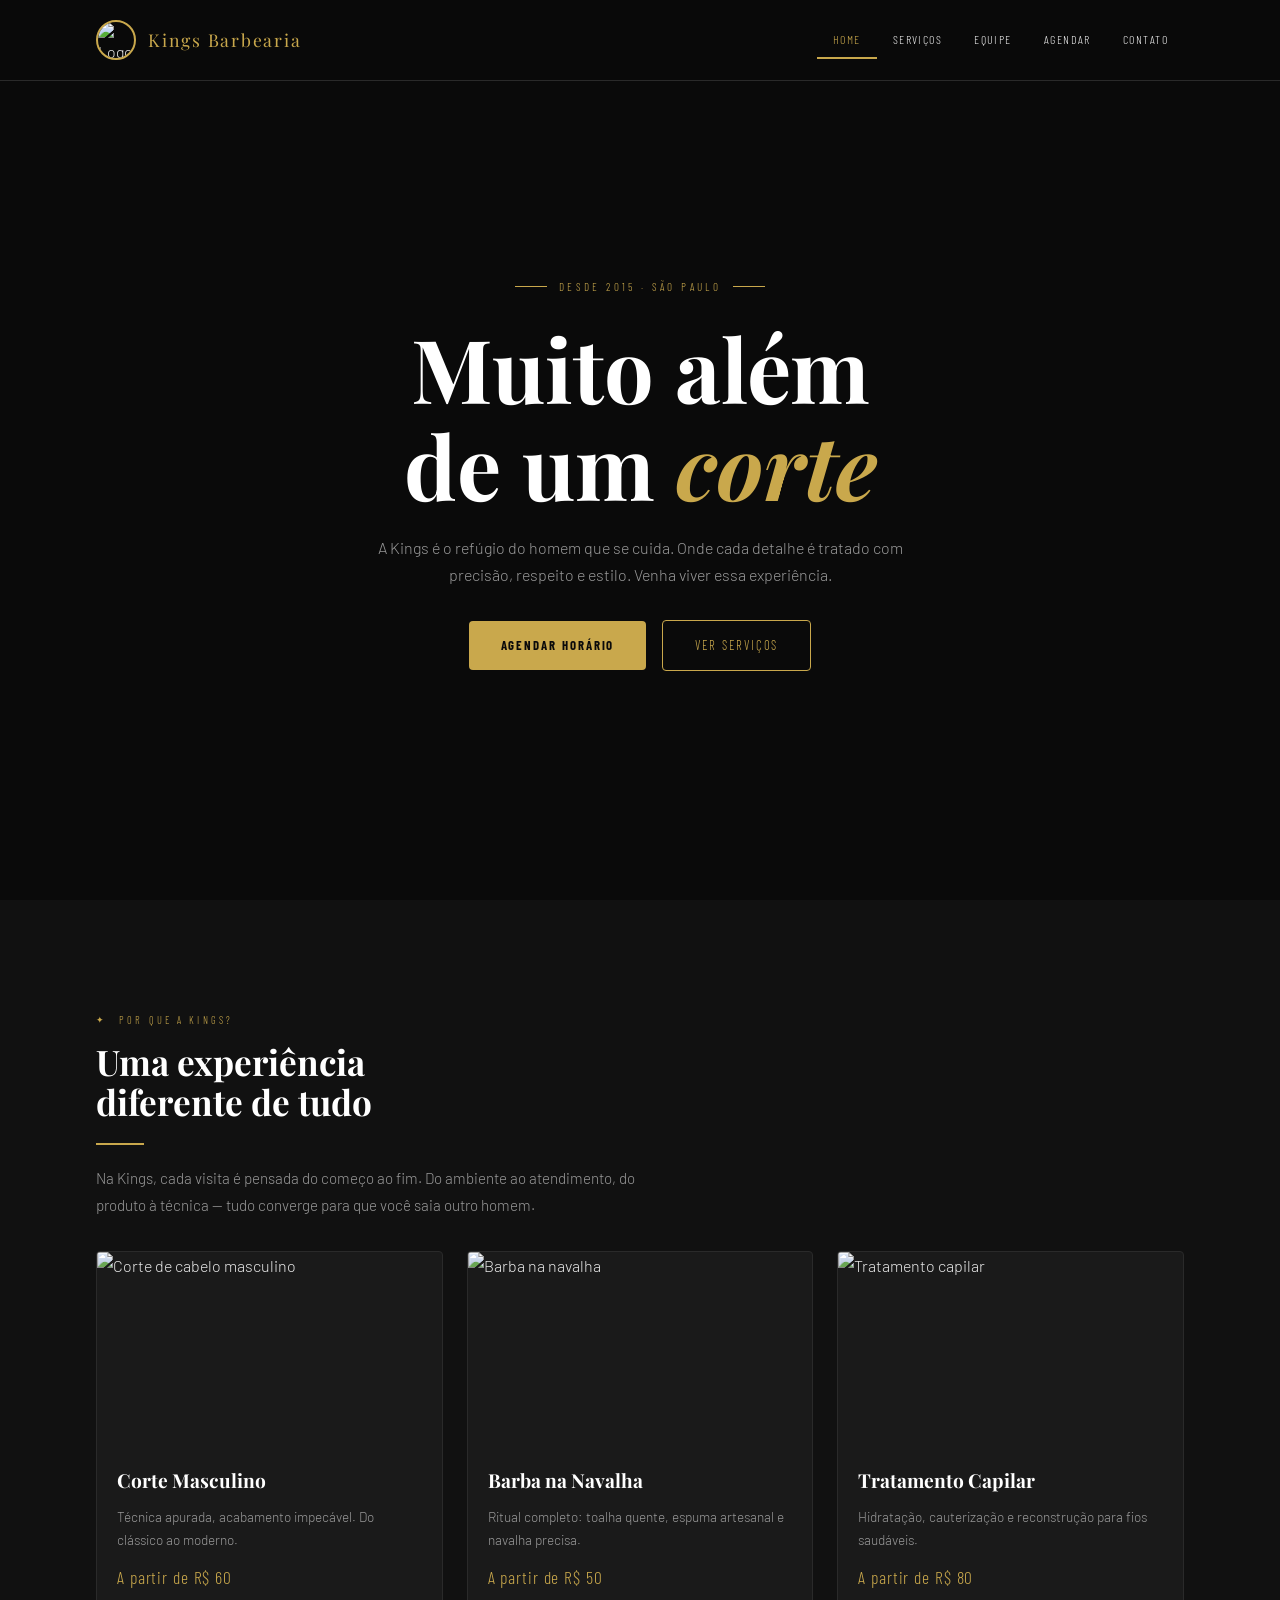
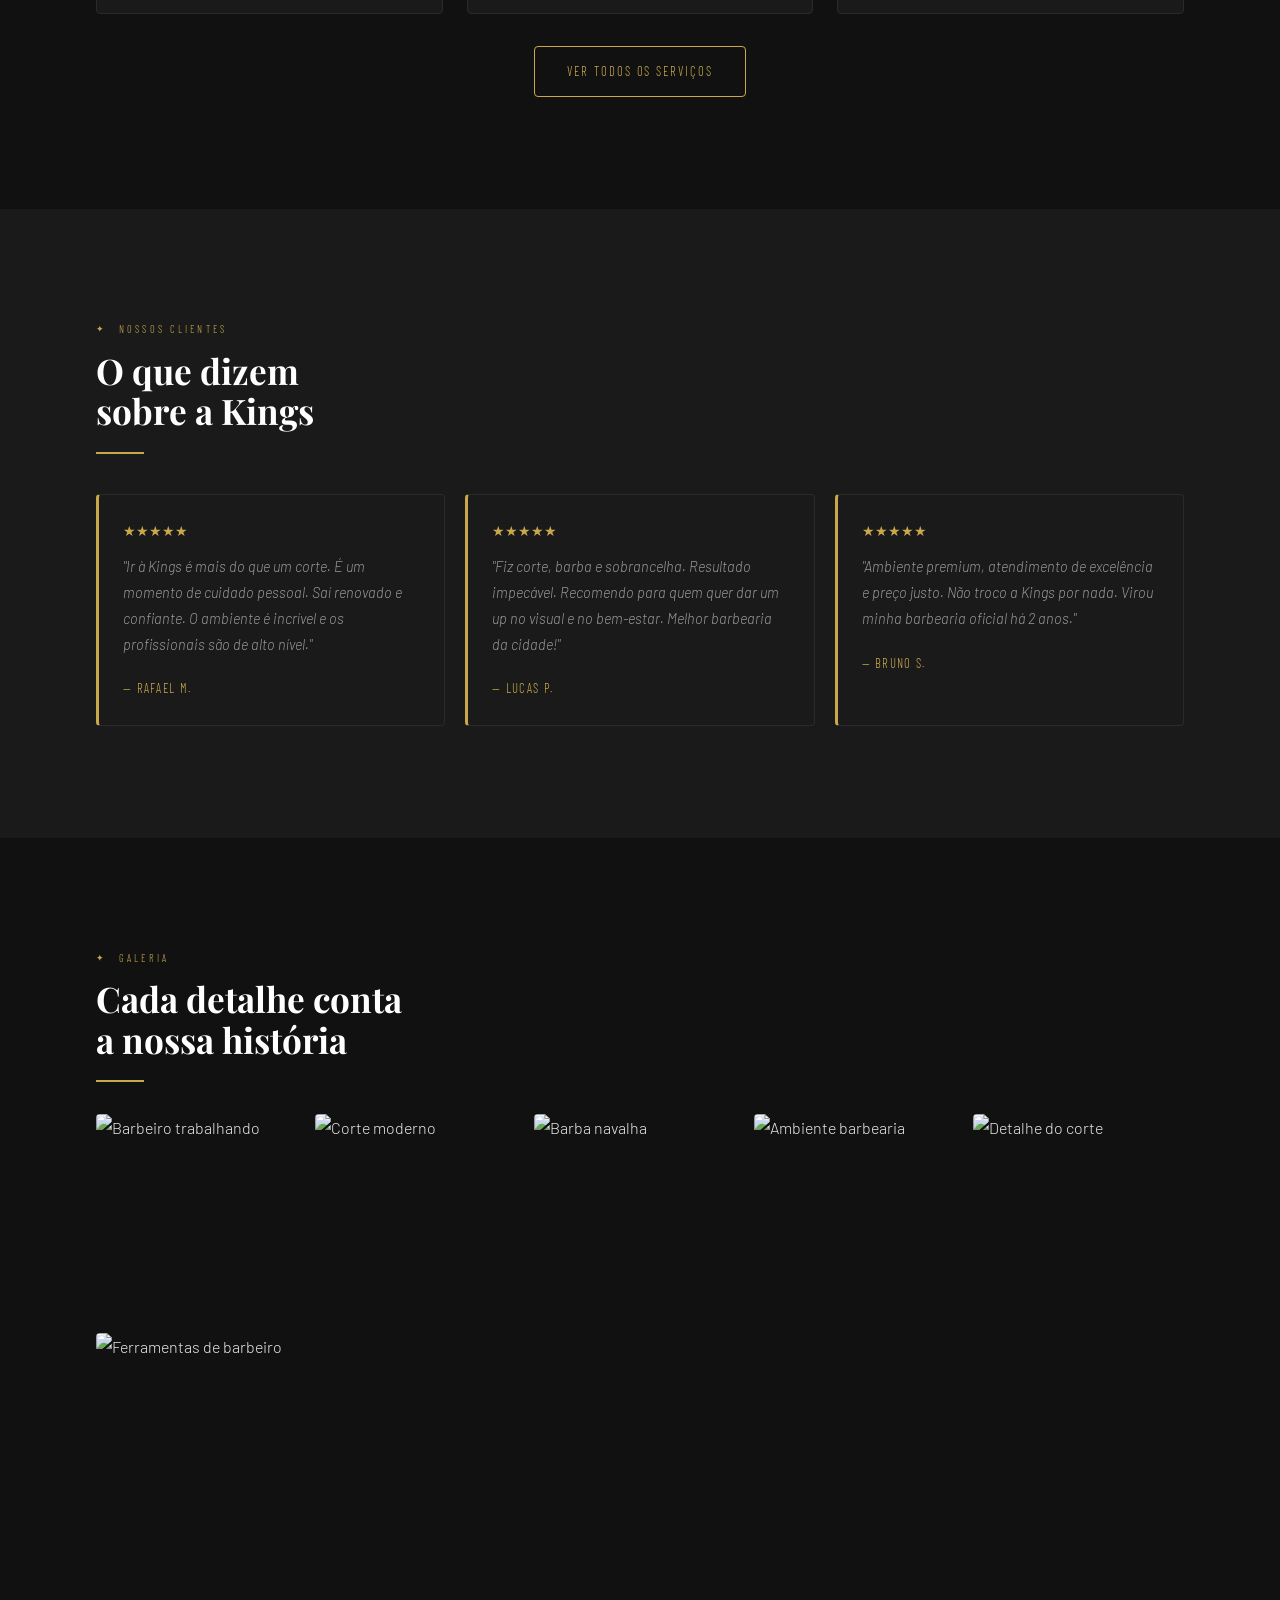
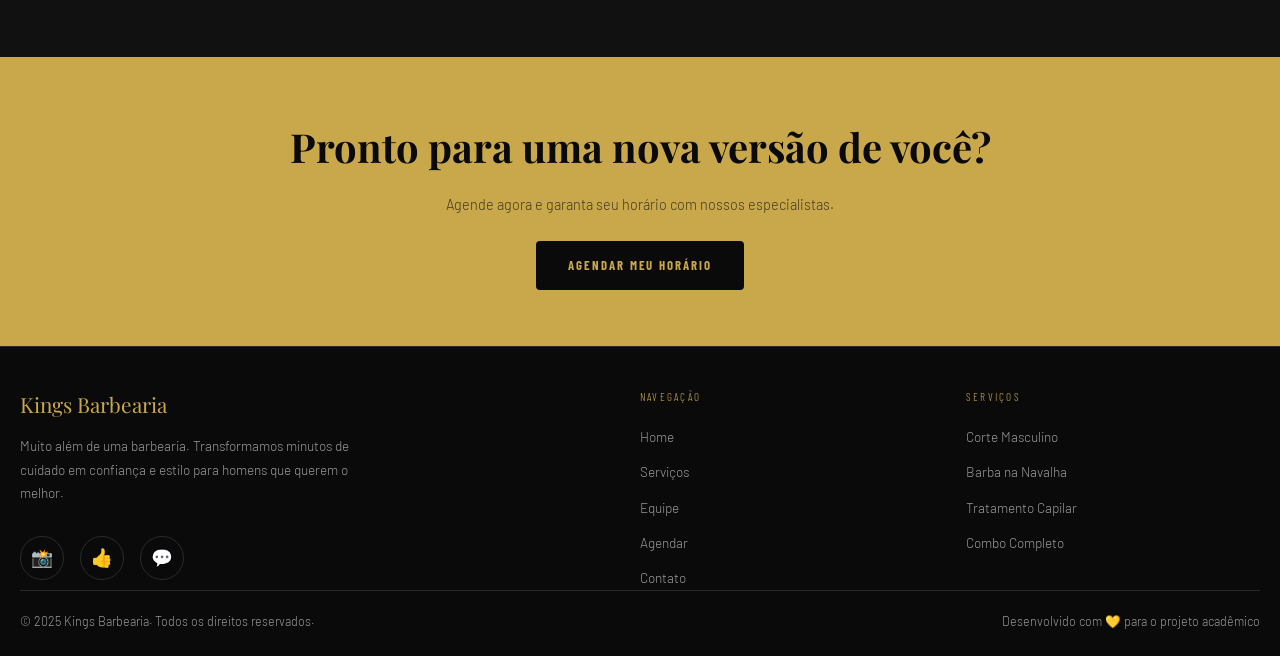
==== index.html @ 27b7e258 "Versão 1.0 Primeira versão da atividade de NP1 do professor Alex" ====
<!DOCTYPE html>
<html lang="pt-BR">
<head>
  <meta charset="UTF-8" />
  <meta name="viewport" content="width=device-width, initial-scale=1.0" />
  <meta name="description" content="Kings Barbearia — Muito além de um corte. Experiência premium em cada visita." />
  <title>Kings Barbearia | Home</title>
  <link rel="stylesheet" href="style.css" />
</head>
<body>
 
  <!-- ===== HEADER ===== -->
  <header class="header">
    <div class="header__inner">
      <a href="index.html" class="logo">
        <img
          src="https://images.unsplash.com/photo-1503951914875-452162b0f3f1?w=80&h=80&fit=crop&crop=face"
          alt="Logo Kings Barbearia"
          class="logo__img"
        />
        <span class="logo__texto">Kings Barbearia</span>
      </a>
 
      <button class="nav-toggle" aria-label="Abrir menu" onclick="toggleMenu()">
        <span></span>
        <span></span>
        <span></span>
      </button>
 
      <nav class="nav" id="nav">
        <ul class="nav__lista">
          <li><a href="index.html" class="ativo">Home</a></li>
          <li><a href="pages/servicos.html">Serviços</a></li>
          <li><a href="pages/equipe.html">Equipe</a></li>
          <li><a href="pages/agendamento.html">Agendar</a></li>
          <li><a href="pages/contato.html">Contato</a></li>
        </ul>
      </nav>
    </div>
  </header>
 
  <!-- ===== HERO ===== -->
  <section class="hero">
    <div class="hero__bg"></div>
    <div class="hero__conteudo">
      <p class="hero__label">Desde 2015 · São Paulo</p>
      <h1 class="hero__titulo">
        Muito além<br />de um <em>corte</em>
      </h1>
      <p class="hero__subtitulo">
        A Kings é o refúgio do homem que se cuida. Onde cada detalhe é tratado com precisão,
        respeito e estilo. Venha viver essa experiência.
      </p>
      <div class="hero__botoes">
        <a href="pages/agendamento.html" class="btn btn--primario">Agendar horário</a>
        <a href="pages/servicos.html" class="btn btn--outline">Ver serviços</a>
      </div>
    </div>
  </section>
 
  <!-- ===== POR QUE A KINGS ===== -->
  <section class="secao secao--escura">
    <p class="secao__label">Por que a Kings?</p>
    <h2 class="secao__titulo">Uma experiência<br />diferente de tudo</h2>
    <div class="divisor"></div>
    <p class="secao__descricao">
      Na Kings, cada visita é pensada do começo ao fim. Do ambiente ao atendimento,
      do produto à técnica — tudo converge para que você saia outro homem.
    </p>
 
    <div class="servicos__grid mt-2">
      <div class="card-servico">
        <img
          src="https://images.unsplash.com/photo-1599351431202-1e0f0137899a?w=600&q=80"
          alt="Corte de cabelo masculino"
          class="card-servico__img"
        />
        <div class="card-servico__corpo">
          <h3 class="card-servico__nome">Corte Masculino</h3>
          <p class="card-servico__descricao">Técnica apurada, acabamento impecável. Do clássico ao moderno.</p>
          <span class="card-servico__preco">A partir de R$ 60</span>
        </div>
      </div>
 
      <div class="card-servico">
        <img
          src="https://images.unsplash.com/photo-1621605815971-fbc98d665033?w=600&q=80"
          alt="Barba na navalha"
          class="card-servico__img"
        />
        <div class="card-servico__corpo">
          <h3 class="card-servico__nome">Barba na Navalha</h3>
          <p class="card-servico__descricao">Ritual completo: toalha quente, espuma artesanal e navalha precisa.</p>
          <span class="card-servico__preco">A partir de R$ 50</span>
        </div>
      </div>
 
      <div class="card-servico">
        <img
          src="https://images.unsplash.com/photo-1592647420148-bfcc177e2117?w=600&q=80"
          alt="Tratamento capilar"
          class="card-servico__img"
        />
        <div class="card-servico__corpo">
          <h3 class="card-servico__nome">Tratamento Capilar</h3>
          <p class="card-servico__descricao">Hidratação, cauterização e reconstrução para fios saudáveis.</p>
          <span class="card-servico__preco">A partir de R$ 80</span>
        </div>
      </div>
    </div>
 
    <div class="centralizado mt-2">
      <a href="pages/servicos.html" class="btn btn--outline">Ver todos os serviços</a>
    </div>
  </section>
 
  <!-- ===== DEPOIMENTOS ===== -->
  <section class="secao secao--media">
    <p class="secao__label">Nossos Clientes</p>
    <h2 class="secao__titulo">O que dizem<br />sobre a Kings</h2>
    <div class="divisor"></div>
 
    <div class="depoimentos__lista">
      <div class="depoimento">
        <p class="estrelas">★★★★★</p>
        <p class="depoimento__texto">
          "Ir à Kings é mais do que um corte. É um momento de cuidado pessoal. Saí renovado e confiante.
          O ambiente é incrível e os profissionais são de alto nível."
        </p>
        <span class="depoimento__autor">— Rafael M.</span>
      </div>
 
      <div class="depoimento">
        <p class="estrelas">★★★★★</p>
        <p class="depoimento__texto">
          "Fiz corte, barba e sobrancelha. Resultado impecável. Recomendo para quem quer
          dar um up no visual e no bem-estar. Melhor barbearia da cidade!"
        </p>
        <span class="depoimento__autor">— Lucas P.</span>
      </div>
 
      <div class="depoimento">
        <p class="estrelas">★★★★★</p>
        <p class="depoimento__texto">
          "Ambiente premium, atendimento de excelência e preço justo. Não troco a Kings
          por nada. Virou minha barbearia oficial há 2 anos."
        </p>
        <span class="depoimento__autor">— Bruno S.</span>
      </div>
    </div>
  </section>
 
  <!-- ===== GALERIA ===== -->
  <section class="secao secao--escura">
    <p class="secao__label">Galeria</p>
    <h2 class="secao__titulo">Cada detalhe conta<br />a nossa história</h2>
    <div class="divisor"></div>
 
    <div class="galeria">
      <div class="galeria__item">
        <img src="https://images.unsplash.com/photo-1503951914875-452162b0f3f1?w=400&q=80" alt="Barbeiro trabalhando" />
      </div>
      <div class="galeria__item">
        <img src="https://images.unsplash.com/photo-1599351431202-1e0f0137899a?w=400&q=80" alt="Corte moderno" />
      </div>
      <div class="galeria__item">
        <img src="https://images.unsplash.com/photo-1621605815971-fbc98d665033?w=400&q=80" alt="Barba navalha" />
      </div>
      <div class="galeria__item">
        <img src="https://images.unsplash.com/photo-1622286342621-4bd786c2447c?w=400&q=80" alt="Ambiente barbearia" />
      </div>
      <div class="galeria__item">
        <img src="https://images.unsplash.com/photo-1595152452543-e5fc22edf54d?w=400&q=80" alt="Detalhe do corte" />
      </div>
      <div class="galeria__item">
        <img src="https://images.unsplash.com/photo-1570569363731-be1e95fdc586?w=400&q=80" alt="Ferramentas de barbeiro" />
      </div>
    </div>
  </section>
 
  <!-- ===== CTA ===== -->
  <section class="banner-cta">
    <h2 class="banner-cta__titulo">Pronto para uma nova versão de você?</h2>
    <p class="banner-cta__texto">Agende agora e garanta seu horário com nossos especialistas.</p>
    <a href="pages/agendamento.html" class="btn btn--escuro">Agendar meu horário</a>
  </section>
 
  <!-- ===== FOOTER ===== -->
  <footer class="footer">
    <div class="footer__conteudo">
      <div>
        <p class="footer__logo">Kings Barbearia</p>
        <p class="footer__descricao">
          Muito além de uma barbearia. Transformamos minutos de cuidado em confiança
          e estilo para homens que querem o melhor.
        </p>
        <div class="redes-sociais">
          <a href="https://www.instagram.com" target="_blank" rel="noopener" class="rede-social" aria-label="Instagram">📸</a>
          <a href="https://www.facebook.com" target="_blank" rel="noopener" class="rede-social" aria-label="Facebook">👍</a>
          <a href="https://wa.me/5511999999999" target="_blank" rel="noopener" class="rede-social" aria-label="WhatsApp">💬</a>
        </div>
      </div>
 
      <div>
        <p class="footer__nav-titulo">Navegação</p>
        <ul class="footer__nav-lista">
          <li><a href="index.html">Home</a></li>
          <li><a href="pages/servicos.html">Serviços</a></li>
          <li><a href="pages/equipe.html">Equipe</a></li>
          <li><a href="pages/agendamento.html">Agendar</a></li>
          <li><a href="pages/contato.html">Contato</a></li>
        </ul>
      </div>
 
      <div>
        <p class="footer__nav-titulo">Serviços</p>
        <ul class="footer__nav-lista">
          <li><a href="pages/servicos.html">Corte Masculino</a></li>
          <li><a href="pages/servicos.html">Barba na Navalha</a></li>
          <li><a href="pages/servicos.html">Tratamento Capilar</a></li>
          <li><a href="pages/servicos.html">Combo Completo</a></li>
        </ul>
      </div>
    </div>
 
    <div class="footer__fundo">
      <p>© 2025 Kings Barbearia. Todos os direitos reservados.</p>
      <p>Desenvolvido com 💛 para o projeto acadêmico</p>
    </div>
  </footer>
 
  <script>
    function toggleMenu() {
      const nav = document.getElementById('nav');
      nav.classList.toggle('aberto');
    }
  </script>
</body>
</html>
---- style.css ----
/* ============================================
   BARBEARIA KINGS — CSS EXTERNO
   Mobile First | Variáveis | Flexbox | Grid
   ============================================ */

/* ---------- GOOGLE FONTS ---------- */
@import url('https://fonts.googleapis.com/css2?family=Playfair+Display:ital,wght@0,700;0,900;1,700&family=Barlow:wght@300;400;500;600&family=Barlow+Condensed:wght@600;700&display=swap');

/* ---------- VARIÁVEIS CSS (PALETA) ---------- */
:root {
  --cor-fundo:         #0a0a0a;
  --cor-fundo-2:       #111111;
  --cor-fundo-3:       #1a1a1a;
  --cor-dourado:       #c9a84c;
  --cor-dourado-claro: #e2c97e;
  --cor-dourado-escuro:#8a6e2a;
  --cor-texto:         #e8e8e8;
  --cor-texto-suave:   #999999;
  --cor-branco:        #ffffff;
  --cor-borda:         #2a2a2a;

  --fonte-titulo:  'Playfair Display', Georgia, serif;
  --fonte-corpo:   'Barlow', sans-serif;
  --fonte-destaque:'Barlow Condensed', sans-serif;

  --sombra-dourada: 0 0 30px rgba(201, 168, 76, 0.15);
  --transicao: all 0.35s ease;
  --raio: 4px;
}

/* ---------- RESET ---------- */
*, *::before, *::after {
  box-sizing: border-box;
  margin: 0;
  padding: 0;
}

html {
  scroll-behavior: smooth;
  font-size: 16px;
}

body {
  background-color: var(--cor-fundo);
  color: var(--cor-texto);
  font-family: var(--fonte-corpo);
  font-weight: 300;
  line-height: 1.7;
  overflow-x: hidden;
}

img {
  max-width: 100%;
  display: block;
}

a {
  color: inherit;
  text-decoration: none;
  transition: var(--transicao);
}

ul, ol {
  list-style: none;
}

/* ============================================
   HEADER / NAVEGAÇÃO
   ============================================ */
.header {
  position: fixed;
  top: 0;
  left: 0;
  width: 100%;
  z-index: 1000;
  background: rgba(10, 10, 10, 0.95);
  border-bottom: 1px solid var(--cor-borda);
  backdrop-filter: blur(10px);
  -webkit-backdrop-filter: blur(10px);
}

.header__inner {
  display: flex;
  align-items: center;
  justify-content: space-between;
  padding: 1rem 1.25rem;
}

.logo {
  display: flex;
  align-items: center;
  gap: 0.75rem;
}

.logo__img {
  width: 2.5rem;
  height: 2.5rem;
  border-radius: 50%;
  border: 2px solid var(--cor-dourado);
  object-fit: cover;
}

.logo__texto {
  font-family: var(--fonte-titulo);
  font-size: 1.1rem;
  color: var(--cor-dourado);
  letter-spacing: 0.1em;
}

/* Menu hamburguer mobile */
.nav-toggle {
  background: none;
  border: 1px solid var(--cor-borda);
  cursor: pointer;
  padding: 0.4rem 0.6rem;
  display: flex;
  flex-direction: column;
  gap: 5px;
  border-radius: var(--raio);
}

.nav-toggle span {
  display: block;
  width: 22px;
  height: 2px;
  background: var(--cor-dourado);
  transition: var(--transicao);
}

/* Nav links — oculto no mobile */
.nav {
  display: none;
  position: absolute;
  top: 100%;
  left: 0;
  width: 100%;
  background: var(--cor-fundo-2);
  border-bottom: 1px solid var(--cor-borda);
  padding: 1rem 0;
}

.nav.aberto {
  display: block;
}

.nav__lista {
  display: flex;
  flex-direction: column;
  gap: 0;
}

.nav__lista li a {
  display: block;
  padding: 0.75rem 1.5rem;
  font-family: var(--fonte-destaque);
  font-size: 0.85rem;
  letter-spacing: 0.12em;
  text-transform: uppercase;
  color: var(--cor-texto);
  border-left: 3px solid transparent;
}

.nav__lista li a:hover,
.nav__lista li a.ativo {
  color: var(--cor-dourado);
  border-left-color: var(--cor-dourado);
  background: rgba(201, 168, 76, 0.05);
}

/* ============================================
   HERO — PÁGINA INICIAL
   ============================================ */
.hero {
  min-height: 100vh;
  display: flex;
  align-items: center;
  justify-content: center;
  position: relative;
  overflow: hidden;
  background: var(--cor-fundo);
  padding: 6rem 1.25rem 3rem;
  text-align: center;
}

.hero__bg {
  position: absolute;
  inset: 0;
  background-image:
    linear-gradient(to bottom, rgba(10,10,10,0.7) 0%, rgba(10,10,10,0.5) 50%, rgba(10,10,10,0.9) 100%),
    url('https://images.unsplash.com/photo-1621605815971-fbc98d665033?w=1400&q=80');
  background-size: cover;
  background-position: center;
  z-index: 0;
}

.hero__conteudo {
  position: relative;
  z-index: 1;
  max-width: 100%;
}

.hero__label {
  font-family: var(--fonte-destaque);
  font-size: 0.7rem;
  letter-spacing: 0.3em;
  text-transform: uppercase;
  color: var(--cor-dourado);
  display: flex;
  align-items: center;
  justify-content: center;
  gap: 0.75rem;
  margin-bottom: 1.5rem;
}

.hero__label::before,
.hero__label::after {
  content: '';
  width: 2rem;
  height: 1px;
  background: var(--cor-dourado);
}

.hero__titulo {
  font-family: var(--fonte-titulo);
  font-size: 2.5rem;
  line-height: 1.1;
  color: var(--cor-branco);
  margin-bottom: 1.25rem;
}

.hero__titulo em {
  color: var(--cor-dourado);
  font-style: italic;
}

.hero__subtitulo {
  font-size: 1rem;
  color: var(--cor-texto-suave);
  max-width: 36rem;
  margin: 0 auto 2rem;
  font-weight: 300;
}

.hero__botoes {
  display: flex;
  flex-direction: column;
  gap: 1rem;
  align-items: center;
}

/* ============================================
   BOTÕES
   ============================================ */
.btn {
  display: inline-block;
  font-family: var(--fonte-destaque);
  font-size: 0.8rem;
  letter-spacing: 0.15em;
  text-transform: uppercase;
  padding: 0.85rem 2rem;
  border-radius: var(--raio);
  transition: var(--transicao);
  cursor: pointer;
  border: none;
  text-align: center;
}

.btn--primario {
  background: var(--cor-dourado);
  color: var(--cor-fundo);
  font-weight: 700;
}

.btn--primario:hover {
  background: var(--cor-dourado-claro);
  color: var(--cor-fundo);
  box-shadow: var(--sombra-dourada);
  transform: translateY(-2px);
}

.btn--outline {
  background: transparent;
  color: var(--cor-dourado);
  border: 1px solid var(--cor-dourado);
}

.btn--outline:hover {
  background: var(--cor-dourado);
  color: var(--cor-fundo);
}

/* ============================================
   SEÇÕES GERAIS
   ============================================ */
.secao {
  padding: 4rem 1.25rem;
}

.secao--escura {
  background: var(--cor-fundo-2);
}

.secao--media {
  background: var(--cor-fundo-3);
}

.secao__label {
  font-family: var(--fonte-destaque);
  font-size: 0.65rem;
  letter-spacing: 0.3em;
  text-transform: uppercase;
  color: var(--cor-dourado);
  display: flex;
  align-items: center;
  gap: 0.75rem;
  margin-bottom: 0.75rem;
}

.secao__label::before {
  content: '✦';
  font-size: 0.55rem;
}

.secao__titulo {
  font-family: var(--fonte-titulo);
  font-size: 2rem;
  line-height: 1.15;
  color: var(--cor-branco);
  margin-bottom: 1rem;
}

.secao__descricao {
  color: var(--cor-texto-suave);
  font-size: 0.95rem;
  max-width: 36rem;
  line-height: 1.8;
}

.divisor {
  width: 3rem;
  height: 2px;
  background: var(--cor-dourado);
  margin: 1.25rem 0;
}

/* ============================================
   CARDS DE SERVIÇOS
   ============================================ */
.servicos__grid {
  display: flex;
  flex-direction: column;
  gap: 1.5rem;
  margin-top: 2.5rem;
}

.card-servico {
  background: var(--cor-fundo-3);
  border: 1px solid var(--cor-borda);
  border-radius: var(--raio);
  overflow: hidden;
  transition: var(--transicao);
}

.card-servico:hover {
  border-color: var(--cor-dourado);
  box-shadow: var(--sombra-dourada);
  transform: translateY(-3px);
}

.card-servico__img {
  width: 100%;
  height: 12rem;
  object-fit: cover;
  filter: grayscale(30%);
  transition: var(--transicao);
}

.card-servico:hover .card-servico__img {
  filter: grayscale(0%);
}

.card-servico__corpo {
  padding: 1.25rem;
}

.card-servico__nome {
  font-family: var(--fonte-titulo);
  font-size: 1.2rem;
  color: var(--cor-branco);
  margin-bottom: 0.5rem;
}

.card-servico__descricao {
  color: var(--cor-texto-suave);
  font-size: 0.85rem;
  margin-bottom: 0.75rem;
}

.card-servico__preco {
  font-family: var(--fonte-destaque);
  font-size: 1.1rem;
  color: var(--cor-dourado);
  letter-spacing: 0.05em;
}

/* ============================================
   TABELA DE PREÇOS
   ============================================ */
.tabela-wrapper {
  overflow-x: auto;
  margin-top: 2rem;
  border: 1px solid var(--cor-borda);
  border-radius: var(--raio);
}

.tabela-precos {
  width: 100%;
  border-collapse: collapse;
  min-width: 320px;
}

.tabela-precos thead {
  background: var(--cor-dourado);
}

.tabela-precos thead th {
  padding: 1rem;
  text-align: left;
  font-family: var(--fonte-destaque);
  font-size: 0.75rem;
  letter-spacing: 0.15em;
  text-transform: uppercase;
  color: var(--cor-fundo);
  font-weight: 700;
}

.tabela-precos tbody tr {
  border-bottom: 1px solid var(--cor-borda);
  transition: var(--transicao);
}

.tabela-precos tbody tr:last-child {
  border-bottom: none;
}

.tabela-precos tbody tr:hover {
  background: rgba(201, 168, 76, 0.05);
}

.tabela-precos tbody td {
  padding: 0.9rem 1rem;
  font-size: 0.9rem;
}

.tabela-precos tbody td:first-child {
  color: var(--cor-branco);
  font-weight: 500;
}

.tabela-precos tbody td:last-child {
  color: var(--cor-dourado);
  font-family: var(--fonte-destaque);
  font-size: 1rem;
  letter-spacing: 0.05em;
  white-space: nowrap;
}

/* ============================================
   EQUIPE — BARBEIROS
   ============================================ */
.equipe__grid {
  display: flex;
  flex-direction: column;
  gap: 1.5rem;
  margin-top: 2.5rem;
}

.card-barbeiro {
  background: var(--cor-fundo-3);
  border: 1px solid var(--cor-borda);
  border-radius: var(--raio);
  overflow: hidden;
  text-align: center;
  transition: var(--transicao);
}

.card-barbeiro:hover {
  border-color: var(--cor-dourado);
  box-shadow: var(--sombra-dourada);
}

.card-barbeiro__img {
  width: 100%;
  height: 16rem;
  object-fit: cover;
  object-position: top;
  filter: grayscale(20%);
  transition: var(--transicao);
}

.card-barbeiro:hover .card-barbeiro__img {
  filter: grayscale(0%);
}

.card-barbeiro__info {
  padding: 1.25rem;
}

.card-barbeiro__nome {
  font-family: var(--fonte-titulo);
  font-size: 1.2rem;
  color: var(--cor-branco);
  margin-bottom: 0.25rem;
}

.card-barbeiro__cargo {
  font-family: var(--fonte-destaque);
  font-size: 0.7rem;
  letter-spacing: 0.2em;
  text-transform: uppercase;
  color: var(--cor-dourado);
  margin-bottom: 0.75rem;
}

.card-barbeiro__bio {
  font-size: 0.85rem;
  color: var(--cor-texto-suave);
}

/* ============================================
   DEPOIMENTOS
   ============================================ */
.depoimentos__lista {
  display: flex;
  flex-direction: column;
  gap: 1.25rem;
  margin-top: 2.5rem;
}

.depoimento {
  background: var(--cor-fundo-3);
  border: 1px solid var(--cor-borda);
  border-left: 3px solid var(--cor-dourado);
  border-radius: var(--raio);
  padding: 1.5rem;
}

.depoimento__texto {
  font-size: 0.9rem;
  color: var(--cor-texto-suave);
  font-style: italic;
  margin-bottom: 1rem;
  line-height: 1.8;
}

.depoimento__autor {
  font-family: var(--fonte-destaque);
  font-size: 0.8rem;
  letter-spacing: 0.1em;
  text-transform: uppercase;
  color: var(--cor-dourado);
}

.estrelas {
  color: var(--cor-dourado);
  font-size: 0.85rem;
  margin-bottom: 0.75rem;
}

/* ============================================
   FORMULÁRIO DE AGENDAMENTO
   ============================================ */
.form-agendamento {
  display: flex;
  flex-direction: column;
  gap: 1.25rem;
  margin-top: 2rem;
  max-width: 40rem;
}

.form-grupo {
  display: flex;
  flex-direction: column;
  gap: 0.4rem;
}

.form-grupo label {
  font-family: var(--fonte-destaque);
  font-size: 0.7rem;
  letter-spacing: 0.2em;
  text-transform: uppercase;
  color: var(--cor-dourado);
}

.form-grupo input,
.form-grupo select,
.form-grupo textarea {
  background: var(--cor-fundo-3);
  border: 1px solid var(--cor-borda);
  border-radius: var(--raio);
  color: var(--cor-texto);
  font-family: var(--fonte-corpo);
  font-size: 0.9rem;
  padding: 0.85rem 1rem;
  transition: var(--transicao);
  width: 100%;
}

.form-grupo input:focus,
.form-grupo select:focus,
.form-grupo textarea:focus {
  outline: none;
  border-color: var(--cor-dourado);
  box-shadow: 0 0 0 3px rgba(201, 168, 76, 0.1);
}

.form-grupo select option {
  background: var(--cor-fundo-3);
}

.form-grupo textarea {
  resize: vertical;
  min-height: 8rem;
}

/* ============================================
   CONTATO
   ============================================ */
.contato__infos {
  display: flex;
  flex-direction: column;
  gap: 1.5rem;
  margin-top: 2rem;
}

.contato__item {
  display: flex;
  gap: 1rem;
  align-items: flex-start;
}

.contato__icone {
  font-size: 1.5rem;
  flex-shrink: 0;
}

.contato__item-titulo {
  font-family: var(--fonte-destaque);
  font-size: 0.7rem;
  letter-spacing: 0.2em;
  text-transform: uppercase;
  color: var(--cor-dourado);
  margin-bottom: 0.25rem;
}

.contato__item-texto {
  font-size: 0.9rem;
  color: var(--cor-texto-suave);
}

.redes-sociais {
  display: flex;
  gap: 1rem;
  margin-top: 2rem;
}

.rede-social {
  display: flex;
  align-items: center;
  justify-content: center;
  width: 2.75rem;
  height: 2.75rem;
  border: 1px solid var(--cor-borda);
  border-radius: 50%;
  font-size: 1.1rem;
  transition: var(--transicao);
  text-decoration: none;
}

.rede-social:hover {
  border-color: var(--cor-dourado);
  background: rgba(201, 168, 76, 0.1);
  color: var(--cor-dourado);
}

/* ============================================
   HORÁRIOS (LISTA ORDENADA)
   ============================================ */
.horarios__lista {
  list-style: none;
  margin-top: 1.5rem;
  display: flex;
  flex-direction: column;
  gap: 0.5rem;
}

.horarios__lista li {
  display: flex;
  justify-content: space-between;
  align-items: center;
  padding: 0.75rem 1rem;
  background: var(--cor-fundo-3);
  border: 1px solid var(--cor-borda);
  border-radius: var(--raio);
  font-size: 0.9rem;
}

.horarios__lista li span:first-child {
  color: var(--cor-texto);
}

.horarios__lista li span:last-child {
  color: var(--cor-dourado);
  font-family: var(--fonte-destaque);
  font-size: 0.85rem;
  letter-spacing: 0.05em;
}

/* ============================================
   PASSOS DO AGENDAMENTO (OL)
   ============================================ */
.passos {
  counter-reset: passo;
  margin-top: 2rem;
  display: flex;
  flex-direction: column;
  gap: 1rem;
}

.passo {
  counter-increment: passo;
  display: flex;
  gap: 1rem;
  align-items: flex-start;
}

.passo::before {
  content: counter(passo);
  flex-shrink: 0;
  width: 2.5rem;
  height: 2.5rem;
  border-radius: 50%;
  background: var(--cor-dourado);
  color: var(--cor-fundo);
  font-family: var(--fonte-titulo);
  font-size: 1rem;
  font-weight: 700;
  display: flex;
  align-items: center;
  justify-content: center;
}

.passo__texto strong {
  display: block;
  color: var(--cor-branco);
  font-family: var(--fonte-destaque);
  font-size: 0.85rem;
  letter-spacing: 0.1em;
  text-transform: uppercase;
  margin-bottom: 0.25rem;
}

.passo__texto p {
  color: var(--cor-texto-suave);
  font-size: 0.85rem;
}

/* ============================================
   BANNER CTA
   ============================================ */
.banner-cta {
  padding: 3.5rem 1.25rem;
  background: var(--cor-dourado);
  text-align: center;
}

.banner-cta__titulo {
  font-family: var(--fonte-titulo);
  font-size: 1.8rem;
  color: var(--cor-fundo);
  margin-bottom: 0.75rem;
}

.banner-cta__texto {
  font-size: 0.9rem;
  color: rgba(10,10,10,0.7);
  margin-bottom: 1.5rem;
}

.btn--escuro {
  background: var(--cor-fundo);
  color: var(--cor-dourado);
  font-weight: 700;
}

.btn--escuro:hover {
  background: var(--cor-fundo-3);
}

/* ============================================
   FOOTER
   ============================================ */
.footer {
  background: var(--cor-fundo);
  border-top: 1px solid var(--cor-borda);
  padding: 2.5rem 1.25rem 1.5rem;
}

.footer__logo {
  font-family: var(--fonte-titulo);
  font-size: 1.3rem;
  color: var(--cor-dourado);
  margin-bottom: 0.75rem;
}

.footer__descricao {
  font-size: 0.85rem;
  color: var(--cor-texto-suave);
  max-width: 22rem;
  line-height: 1.7;
  margin-bottom: 1.5rem;
}

.footer__nav-titulo {
  font-family: var(--fonte-destaque);
  font-size: 0.7rem;
  letter-spacing: 0.2em;
  text-transform: uppercase;
  color: var(--cor-dourado);
  margin-bottom: 1rem;
}

.footer__nav-lista {
  display: flex;
  flex-direction: column;
  gap: 0.5rem;
  margin-bottom: 2rem;
}

.footer__nav-lista li a {
  font-size: 0.85rem;
  color: var(--cor-texto-suave);
}

.footer__nav-lista li a:hover {
  color: var(--cor-dourado);
}

.footer__fundo {
  border-top: 1px solid var(--cor-borda);
  padding-top: 1.25rem;
  display: flex;
  flex-direction: column;
  gap: 0.75rem;
  font-size: 0.78rem;
  color: var(--cor-texto-suave);
}

/* ============================================
   PÁGINA INTERNA — CABEÇALHO
   ============================================ */
.page-header {
  padding: 8rem 1.25rem 3rem;
  background: var(--cor-fundo-2);
  border-bottom: 1px solid var(--cor-borda);
  position: relative;
  overflow: hidden;
}

.page-header::before {
  content: '';
  position: absolute;
  top: -50%;
  right: -20%;
  width: 30rem;
  height: 30rem;
  background: radial-gradient(circle, rgba(201,168,76,0.07) 0%, transparent 70%);
  pointer-events: none;
}

.page-header__label {
  font-family: var(--fonte-destaque);
  font-size: 0.65rem;
  letter-spacing: 0.3em;
  text-transform: uppercase;
  color: var(--cor-dourado);
  margin-bottom: 0.75rem;
}

.page-header__titulo {
  font-family: var(--fonte-titulo);
  font-size: 2.2rem;
  color: var(--cor-branco);
  line-height: 1.1;
}

/* ============================================
   GALERIA
   ============================================ */
.galeria {
  display: grid;
  grid-template-columns: repeat(2, 1fr);
  gap: 0.5rem;
  margin-top: 2rem;
}

.galeria__item {
  overflow: hidden;
  border-radius: var(--raio);
  aspect-ratio: 1;
}

.galeria__item img {
  width: 100%;
  height: 100%;
  object-fit: cover;
  transition: transform 0.5s ease;
  filter: grayscale(20%);
}

.galeria__item:hover img {
  transform: scale(1.05);
  filter: grayscale(0%);
}

/* ============================================
   UTILITÁRIOS
   ============================================ */
.centralizado { text-align: center; }
.mt-1 { margin-top: 1rem; }
.mt-2 { margin-top: 2rem; }
.oculto { display: none; }

/* Título da página com destaque dourado em itálico */
.page-header__titulo .destaque {
  font-style: italic;
  color: var(--cor-dourado);
}

/* Botão full width no formulário */
.btn--full {
  width: 100%;
  font-size: 0.9rem;
  padding: 1rem;
}

/* Alerta de sucesso */
.alerta-sucesso {
  margin-top: 2rem;
  padding: 1.5rem;
  border: 1px solid var(--cor-dourado);
  border-radius: var(--raio);
  background: rgba(201, 168, 76, 0.08);
  text-align: center;
}

.alerta-sucesso__titulo {
  font-family: var(--fonte-titulo);
  font-size: 1.3rem;
  color: var(--cor-dourado);
  margin-bottom: 0.5rem;
}

.alerta-sucesso__texto {
  color: var(--cor-texto-suave);
  font-size: 0.9rem;
}

/* Link colorido dourado */
.link-dourado {
  color: var(--cor-dourado);
}

.link-dourado:hover {
  color: var(--cor-dourado-claro);
}

/* Formulário coluna única (contato) */
.form-coluna {
  display: flex;
  flex-direction: column;
  gap: 1.25rem;
  margin-top: 1.5rem;
}

/* Wrapper do mapa */
.mapa-wrapper {
  width: 100%;
  height: 22rem;
  border-radius: var(--raio);
  overflow: hidden;
  border: 1px solid var(--cor-borda);
}

.mapa-wrapper iframe {
  width: 100%;
  height: 100%;
  border: 0;
  filter: grayscale(70%) contrast(1.1);
}

/* Seção sem padding-top */
.secao--sem-topo {
  padding-top: 0;
}

/* ============================================
   BREAKPOINT 1 — 480px (smartphones maiores)
   ============================================ */
@media (min-width: 480px) {
  .hero__titulo {
    font-size: 3rem;
  }

  .hero__botoes {
    flex-direction: row;
    justify-content: center;
  }

  .galeria {
    grid-template-columns: repeat(3, 1fr);
  }

  .secao__titulo {
    font-size: 2.2rem;
  }

  .form-agendamento {
    display: grid;
    grid-template-columns: 1fr 1fr;
    gap: 1.25rem;
  }

  .form-agendamento .form-grupo--full {
    grid-column: 1 / -1;
  }
}

/* ============================================
   BREAKPOINT 2 — 768px (tablets)
   ============================================ */
@media (min-width: 768px) {
  /* Header desktop */
  .nav-toggle { display: none; }

  .nav {
    display: flex !important;
    position: static;
    background: none;
    border: none;
    padding: 0;
    width: auto;
  }

  .nav__lista {
    flex-direction: row;
    gap: 0;
  }

  .nav__lista li a {
    padding: 0.5rem 1rem;
    border-left: none;
    border-bottom: 2px solid transparent;
    font-size: 0.75rem;
  }

  .nav__lista li a:hover,
  .nav__lista li a.ativo {
    background: none;
    border-left-color: transparent;
    border-bottom-color: var(--cor-dourado);
    color: var(--cor-dourado);
  }

  .hero__titulo { font-size: 3.75rem; }

  .secao { padding: 5rem 2rem; }

  .servicos__grid {
    display: grid;
    grid-template-columns: repeat(2, 1fr);
    gap: 1.5rem;
  }

  .equipe__grid {
    display: grid;
    grid-template-columns: repeat(2, 1fr);
    gap: 1.5rem;
  }

  .depoimentos__lista {
    display: grid;
    grid-template-columns: repeat(2, 1fr);
  }

  .footer__conteudo {
    display: grid;
    grid-template-columns: 1.5fr 1fr 1fr;
    gap: 2rem;
  }

  .footer__nav-lista { margin-bottom: 0; }

  .footer__fundo {
    flex-direction: row;
    justify-content: space-between;
  }

  .contato__layout {
    display: grid;
    grid-template-columns: 1fr 1fr;
    gap: 3rem;
  }

  .passos { gap: 1.25rem; }
}

/* ============================================
   BREAKPOINT 3 — 1024px (laptops)
   ============================================ */
@media (min-width: 1024px) {
  .header__inner { padding: 1.25rem 3rem; }

  .secao { padding: 6rem 3rem; }

  .hero__conteudo { max-width: 55rem; }
  .hero__titulo { font-size: 4.5rem; }

  .servicos__grid {
    grid-template-columns: repeat(3, 1fr);
  }

  .equipe__grid {
    grid-template-columns: repeat(3, 1fr);
  }

  .depoimentos__lista {
    grid-template-columns: repeat(2, 1fr);
  }

  .galeria {
    grid-template-columns: repeat(4, 1fr);
  }

  .page-header {
    padding: 10rem 3rem 4rem;
  }

  .page-header__titulo { font-size: 3rem; }
}

/* ============================================
   BREAKPOINT 4 — 1200px (desktops grandes)
   ============================================ */
@media (min-width: 1200px) {
  .secao { padding: 7rem 6rem; }

  .header__inner { padding: 1.25rem 6rem; }

  .hero__titulo { font-size: 5.5rem; }

  .servicos__grid {
    grid-template-columns: repeat(3, 1fr);
  }

  .equipe__grid {
    grid-template-columns: repeat(4, 1fr);
  }

  .depoimentos__lista {
    grid-template-columns: repeat(3, 1fr);
  }

  .galeria {
    grid-template-columns: repeat(5, 1fr);
  }

  .footer__conteudo {
    grid-template-columns: 2fr 1fr 1fr;
  }

  .contato__layout {
    grid-template-columns: 1fr 1.5fr;
  }

  .banner-cta__titulo { font-size: 2.5rem; }
}
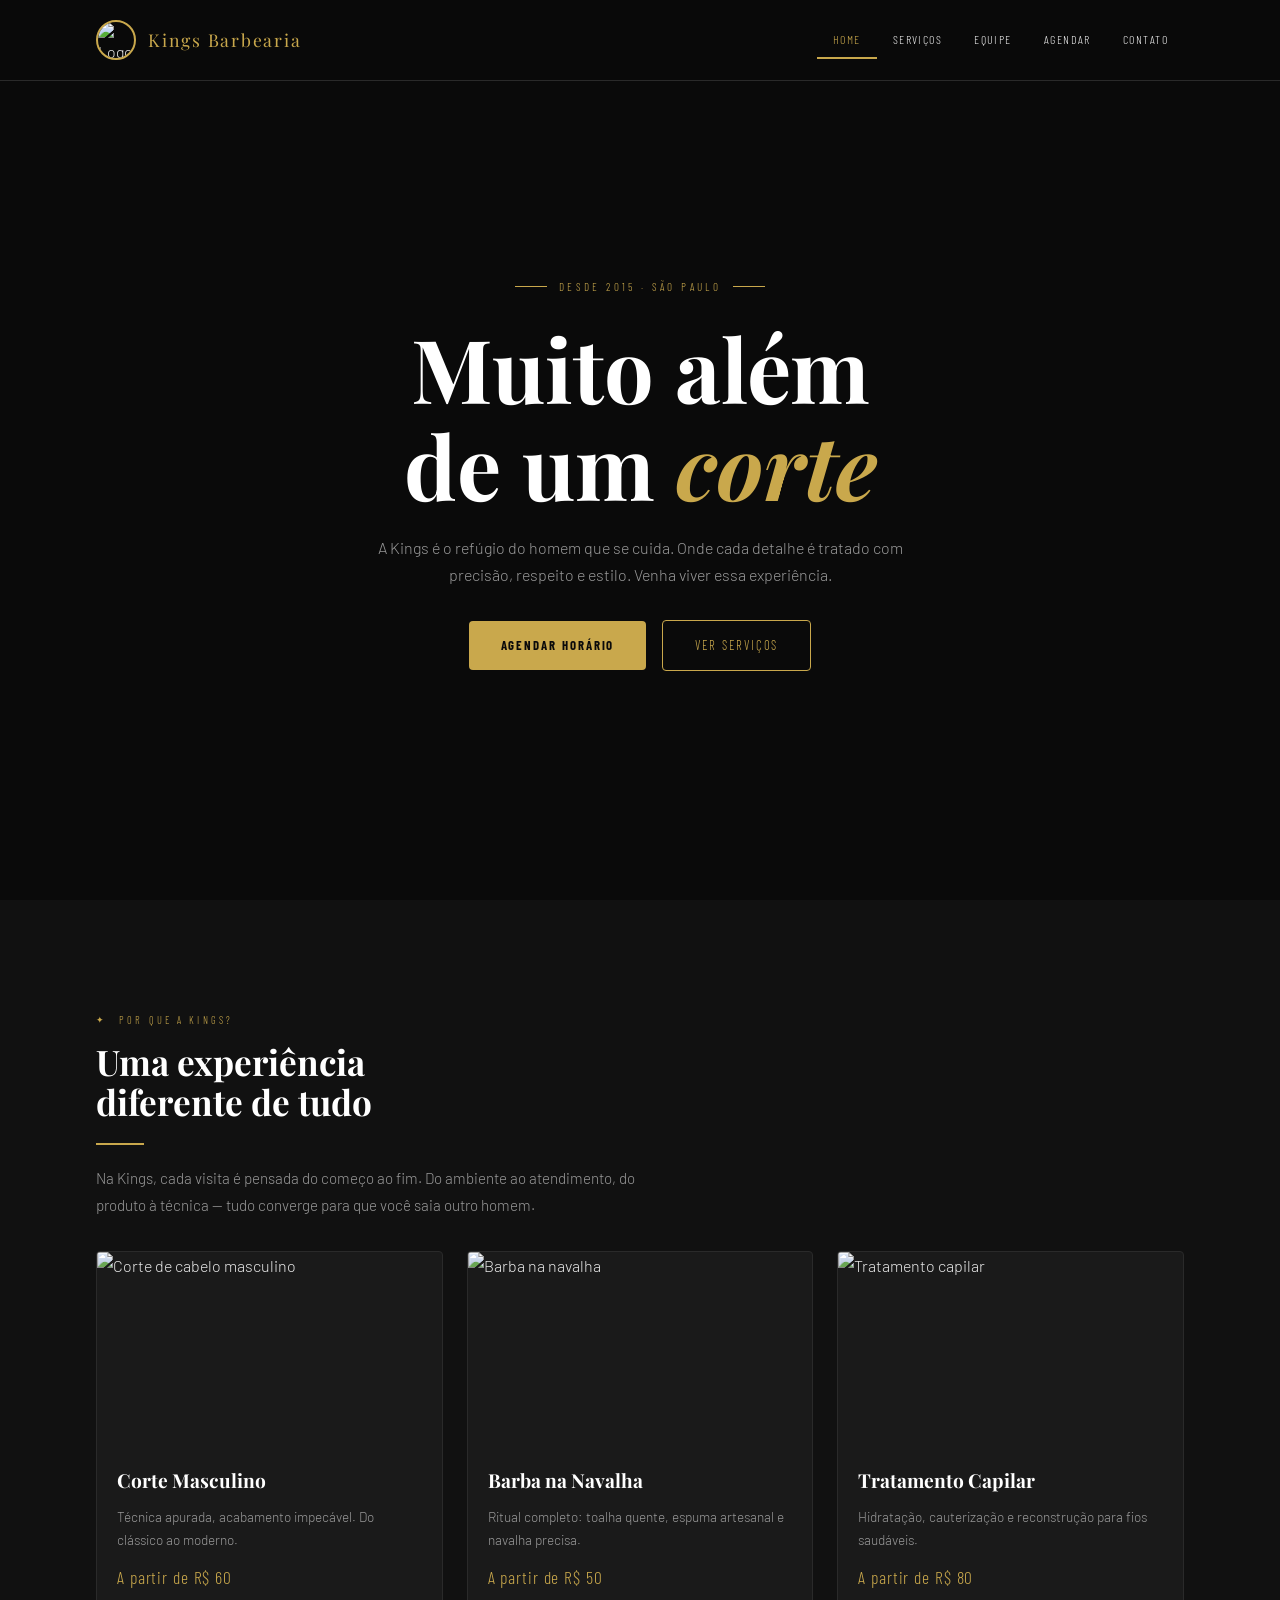
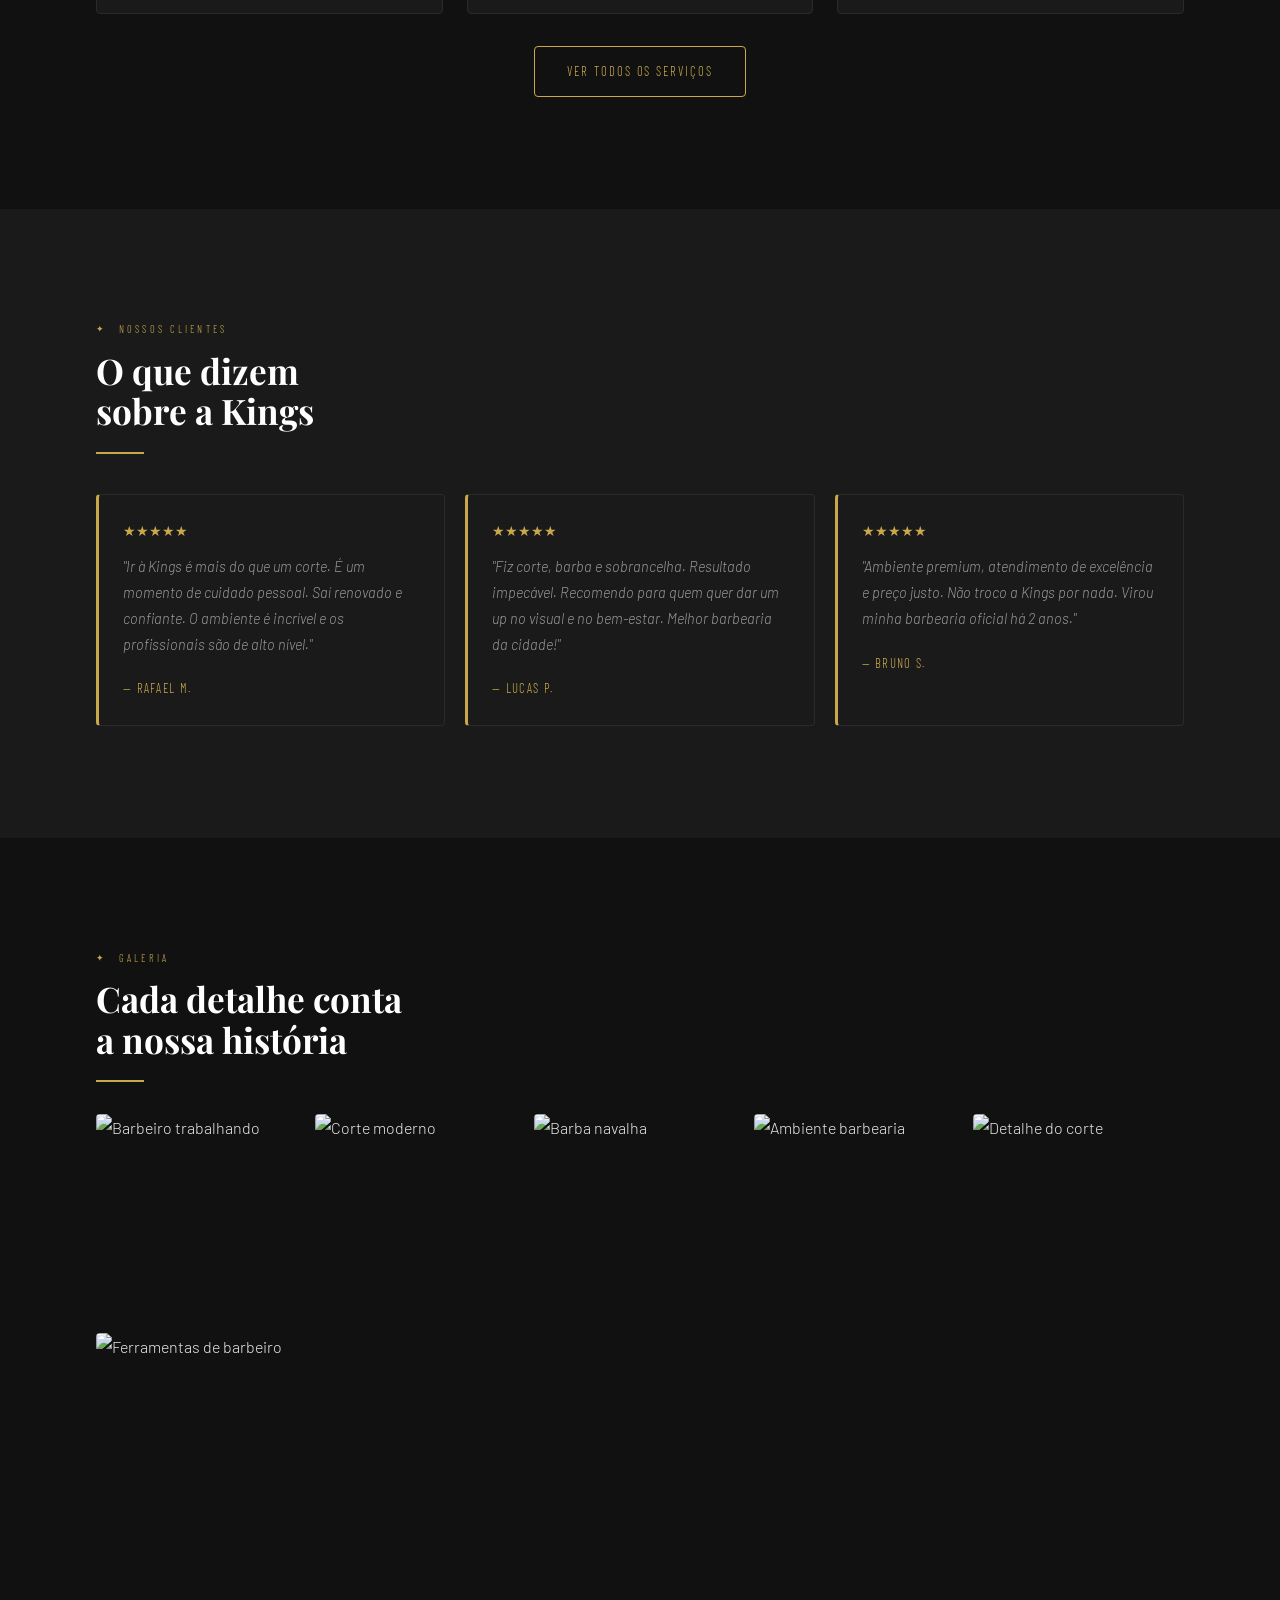
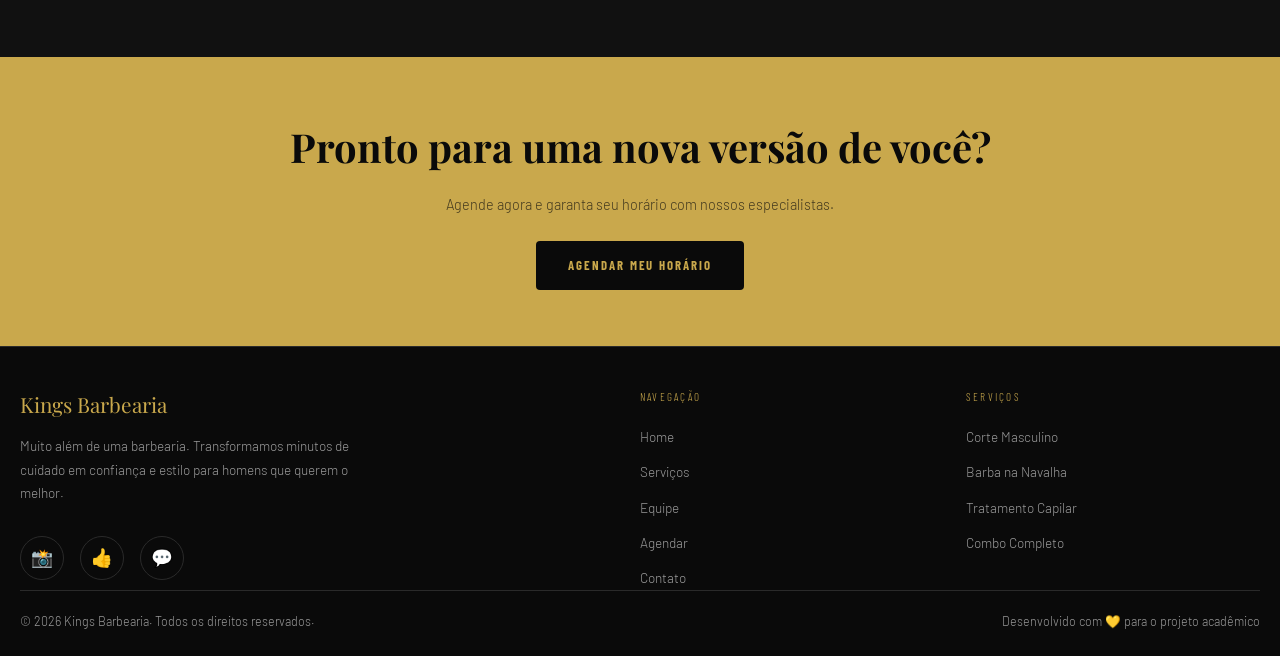
==== commit 777b257f: "Versão 1.1" ====
--- a/index.html
+++ b/index.html
@@ -224,7 +224,7 @@
     </div>
  
     <div class="footer__fundo">
-      <p>© 2025 Kings Barbearia. Todos os direitos reservados.</p>
+      <p>© 2026 Kings Barbearia. Todos os direitos reservados.</p>
       <p>Desenvolvido com 💛 para o projeto acadêmico</p>
     </div>
   </footer>
--- a/style.css
+++ b/style.css
@@ -1,8 +1,3 @@
-/* ============================================
-   BARBEARIA KINGS — CSS EXTERNO
-   Mobile First | Variáveis | Flexbox | Grid
-   ============================================ */
-
 /* ---------- GOOGLE FONTS ---------- */
 @import url('https://fonts.googleapis.com/css2?family=Playfair+Display:ital,wght@0,700;0,900;1,700&family=Barlow:wght@300;400;500;600&family=Barlow+Condensed:wght@600;700&display=swap');
 
